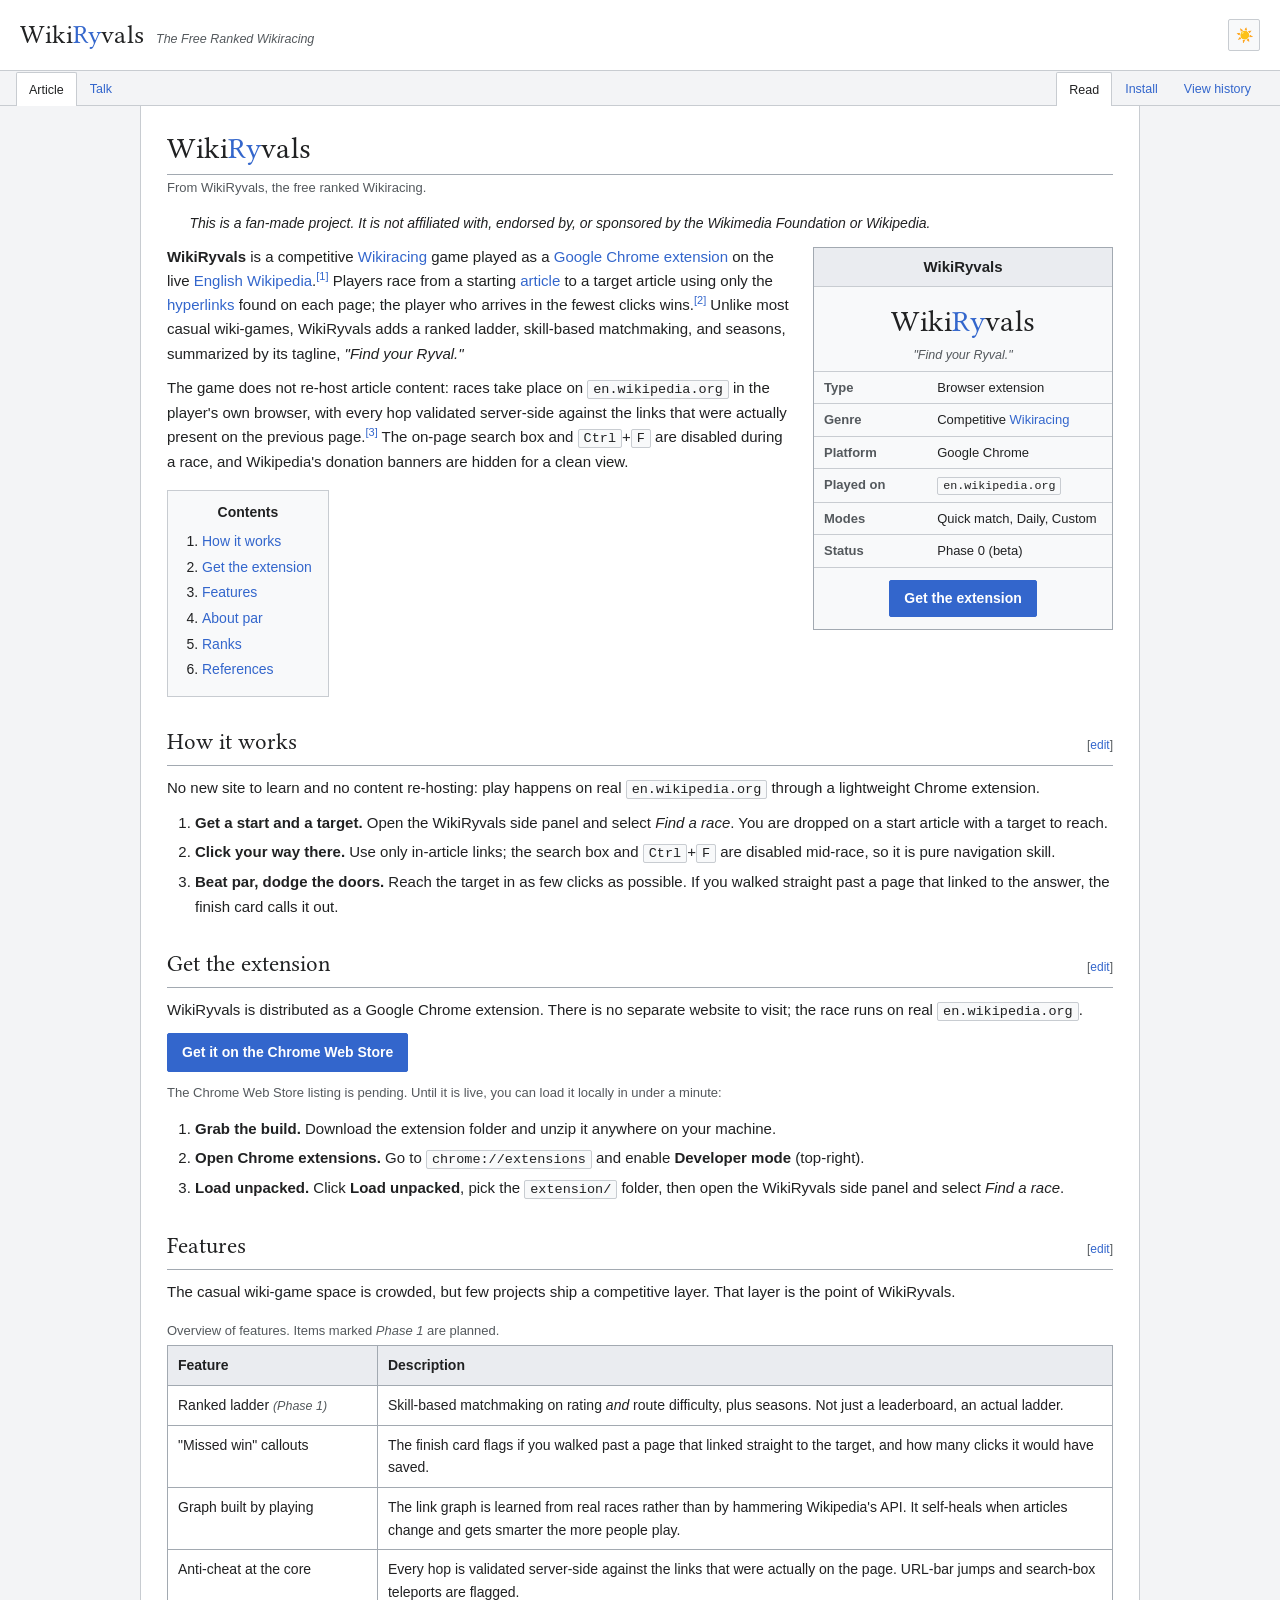
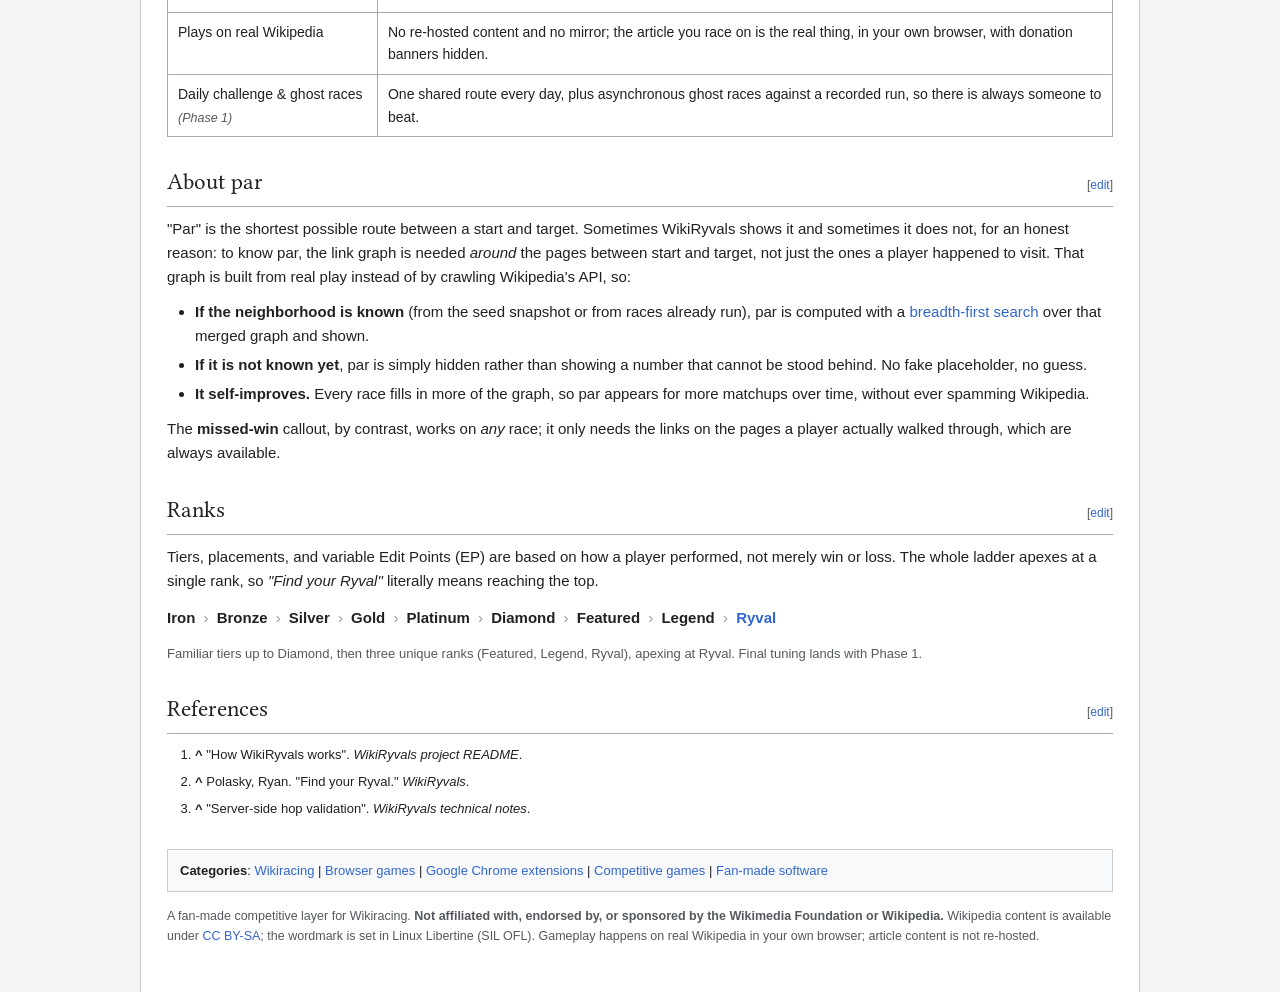
==== site/index.html @ 3ab2795d "init" ====
<!doctype html>
<html lang="en">
<head>
<meta charset="utf-8" />
<meta name="viewport" content="width=device-width, initial-scale=1" />
<title>WikiRyvals - the free ranked Wikiracing</title>
<meta name="description" content="WikiRyvals is a competitive Wikiracing game played as a Chrome extension on the live English Wikipedia. Race article to article using only links; fewest clicks wins." />
<meta name="robots" content="index, follow" />
<meta name="theme-color" content="#2a4bd0" />
<link rel="canonical" href="https://wikiryvals.com/" />
<link rel="icon" href="/favicon.svg" type="image/svg+xml" />
<link rel="icon" href="/wr-128.png" sizes="128x128" type="image/png" />
<link rel="apple-touch-icon" href="/wr-128.png" />

<!-- Open Graph (Facebook, Discord, Slack, iMessage, LinkedIn) -->
<meta property="og:type" content="website" />
<meta property="og:site_name" content="WikiRyvals" />
<meta property="og:title" content="WikiRyvals - the free ranked Wikiracing game" />
<meta property="og:description" content="Ranked, competitive Wikiracing on live Wikipedia. Race 1v1 or duos, climb the ladder, and find your Ryval. Free Chrome extension." />
<meta property="og:url" content="https://wikiryvals.com/" />
<meta property="og:image" content="https://wikiryvals.com/og.webp" />
<meta property="og:image:type" content="image/webp" />
<meta property="og:image:width" content="1200" />
<meta property="og:image:height" content="630" />
<meta property="og:image:alt" content="WikiRyvals - ranked Wikipedia racing" />

<!-- Twitter / X card -->
<meta name="twitter:card" content="summary_large_image" />
<meta name="twitter:title" content="WikiRyvals - the free ranked Wikiracing game" />
<meta name="twitter:description" content="Ranked, competitive Wikiracing on live Wikipedia. Race 1v1 or duos, climb the ladder, and find your Ryval. Free Chrome extension." />
<meta name="twitter:image" content="https://wikiryvals.com/og.webp" />

<!-- Structured data. Shares the canonical Person node (@id) with ryanpolasky.com
     so the entity lines up across sites; the game has a stable @id too. -->
<script type="application/ld+json">
{
  "@context": "https://schema.org",
  "@graph": [
    {
      "@type": "Person",
      "@id": "https://ryanpolasky.com/#person",
      "name": "Ryan Polasky",
      "url": "https://ryanpolasky.com/",
      "sameAs": [
        "https://www.linkedin.com/in/ryan-polasky/",
        "https://github.com/ryanpolasky"
      ]
    },
    {
      "@type": "WebSite",
      "@id": "https://wikiryvals.com/#website",
      "url": "https://wikiryvals.com/",
      "name": "WikiRyvals",
      "alternateName": "WikiRyvals - ranked Wikiracing",
      "description": "Ranked, competitive Wikiracing played as a Chrome extension on the live English Wikipedia.",
      "inLanguage": "en",
      "publisher": { "@id": "https://ryanpolasky.com/#person" },
      "author": { "@id": "https://ryanpolasky.com/#person" },
      "copyrightHolder": { "@id": "https://ryanpolasky.com/#person" }
    },
    {
      "@type": "VideoGame",
      "@id": "https://wikiryvals.com/#game",
      "name": "WikiRyvals",
      "alternateName": "WikiRyvals - ranked Wikiracing",
      "url": "https://wikiryvals.com/",
      "description": "Ranked, competitive Wikiracing played as a Chrome extension on the live English Wikipedia. Race article to article using only links - fewest clicks wins. Play 1v1 or 2v2, climb a skill-based ladder with seasons, and find your Ryval.",
      "image": "https://wikiryvals.com/og.webp",
      "genre": ["Trivia", "Puzzle", "Competitive"],
      "playMode": ["SinglePlayer", "MultiPlayer"],
      "gamePlatform": ["Web Browser", "Google Chrome"],
      "applicationCategory": "GameApplication",
      "operatingSystem": "Chrome",
      "inLanguage": "en",
      "isPartOf": { "@id": "https://wikiryvals.com/#website" },
      "creator": { "@id": "https://ryanpolasky.com/#person" },
      "author": { "@id": "https://ryanpolasky.com/#person" },
      "publisher": { "@id": "https://ryanpolasky.com/#person" },
      "offers": {
        "@type": "Offer",
        "price": "0",
        "priceCurrency": "USD",
        "availability": "https://schema.org/InStock"
      }
    }
  ]
}
</script>
<style>
  :root {
    /* Dark theme (Wikipedia-dark flavored) */
    --bg: #0c0e10; --content-bg: #15181c; --surface: #202428; --th-bg: #24282d;
    --text: #eaecf0; --muted: #a2a9b1; --soft: #c8ccd1;
    --link: #6699ff; --link-hover: #88b0ff; --visited: #b58cff; --red: #ff6e6e;
    --line: #3a4046; --heading-line: #54595d; --code-bg: #202428;
    --tab-bg: #181b1f;
  }
  body.light {
    /* Light theme (Wikipedia Vector flavored) */
    --bg: #f3f4f6; --content-bg: #ffffff; --surface: #f8f9fa; --th-bg: #eaecf0;
    --text: #202122; --muted: #54595d; --soft: #202122;
    --link: #3366cc; --link-hover: #2a4b8d; --visited: #795cb2; --red: #ba0000;
    --line: #c8ccd1; --heading-line: #a2a9b1; --code-bg: #f8f9fa;
    --tab-bg: #f8f9fa;
  }
  @font-face {
    font-family: "WikiRyvals Libertine";
    src: url("fonts/LinLibertine_R.woff2") format("woff2");
    font-weight: 400; font-style: normal; font-display: swap;
  }
  * { box-sizing: border-box; }
  html { scroll-behavior: smooth; }
  body {
    margin: 0; color: var(--text); background: var(--bg);
    font-family: -apple-system, "Segoe UI", Roboto, Helvetica, Arial, sans-serif;
    font-size: 15px; line-height: 1.62; -webkit-font-smoothing: antialiased;
  }
  a { color: var(--link); text-decoration: none; }
  a:hover { text-decoration: underline; color: var(--link-hover); }
  a:visited { color: var(--visited); }
  code {
    font-family: ui-monospace, "SFMono-Regular", Menlo, Consolas, monospace;
    background: var(--code-bg); border: 1px solid var(--line);
    border-radius: 2px; padding: 1px 5px; font-size: 90%;
  }

  /* Serif wordmark, like the Wikipedia logotype */
  .wordmark {
    font-family: "WikiRyvals Libertine", Georgia, "Times New Roman", serif;
    font-weight: 400; letter-spacing: .2px;
  }
  .ry { color: var(--link); }
  a:visited .ry { color: var(--link); }

  /* Top header bar */
  .topbar {
    display: flex; align-items: center; justify-content: space-between;
    gap: 16px; padding: 14px 20px; border-bottom: 1px solid var(--line);
    background: var(--content-bg);
  }
  .brand { display: flex; align-items: baseline; gap: 12px; min-width: 0; }
  .brand .mark { font-size: 26px; }
  .brand .sub { color: var(--muted); font-size: 12.5px; font-style: italic; }
  .theme-toggle {
    flex: 0 0 auto; width: 32px; height: 32px; padding: 0;
    display: inline-grid; place-items: center; font-size: 14px; line-height: 1;
    background: var(--surface); color: var(--text);
    border: 1px solid var(--line); border-radius: 2px; cursor: pointer;
  }
  .theme-toggle:hover { border-color: var(--muted); }

  /* Faux Vector tab row */
  .tabs {
    display: flex; justify-content: space-between; flex-wrap: wrap; gap: 4px;
    padding: 0 16px; border-bottom: 1px solid var(--line); background: var(--bg);
    font-size: 12.5px;
  }
  .tabs .grp { display: flex; }
  .tabs .tab {
    padding: 7px 12px 6px; color: var(--link); border: 1px solid transparent;
    border-bottom: none; cursor: default;
  }
  .tabs .tab.active {
    color: var(--text); background: var(--content-bg);
    border-color: var(--line); border-radius: 2px 2px 0 0;
    position: relative; top: 1px;
  }

  /* Article body */
  .content {
    max-width: 1000px; margin: 0 auto; padding: 18px 26px 40px;
    background: var(--content-bg); border-left: 1px solid var(--line);
    border-right: 1px solid var(--line); min-height: 60vh;
  }
  h1.title {
    font-family: "WikiRyvals Libertine", Georgia, serif; font-weight: 400;
    font-size: 30px; line-height: 1.25; margin: 6px 0 2px;
    border-bottom: 1px solid var(--heading-line); padding-bottom: 6px;
  }
  .siteSub { color: var(--muted); font-size: 13px; margin: 0 0 14px; }
  .hatnote {
    font-style: italic; color: var(--soft); font-size: 14px;
    margin: 0 0 6px; padding-left: 1.6em;
  }
  h2 {
    font-family: "WikiRyvals Libertine", Georgia, serif; font-weight: 400;
    font-size: 23px; margin: 26px 0 8px;
    border-bottom: 1px solid var(--heading-line); padding-bottom: 5px;
    display: flex; align-items: baseline; justify-content: space-between; gap: 10px;
  }
  h2 .editsection { font-family: -apple-system, sans-serif; font-size: 12px; font-weight: 400; color: var(--muted); white-space: nowrap; }
  h3 { font-family: "WikiRyvals Libertine", Georgia, serif; font-weight: 400; font-size: 18px; margin: 18px 0 4px; }
  p { margin: 10px 0; }
  .content ul, .content ol { margin: 10px 0; padding-left: 28px; }
  .content li { margin: 5px 0; }
  sup.ref { font-size: 11px; line-height: 1; }
  sup.ref a { text-decoration: none; }
  b, strong { font-weight: 700; }

  /* Infobox */
  .infobox {
    float: right; width: 300px; margin: 6px 0 16px 22px;
    border: 1px solid var(--heading-line); background: var(--surface);
    font-size: 13px; line-height: 1.5;
  }
  .infobox .ib-title {
    text-align: center; font-weight: 700; font-size: 15px;
    padding: 8px 10px; background: var(--th-bg); border-bottom: 1px solid var(--line);
  }
  .infobox .ib-cap { text-align: center; padding: 12px 10px 6px; }
  .infobox .ib-cap .mark { font-size: 30px; }
  .infobox .ib-cap .tag { display: block; color: var(--muted); font-style: italic; font-size: 12.5px; margin-top: 2px; }
  .infobox table { width: 100%; border-collapse: collapse; }
  .infobox th, .infobox td { text-align: left; vertical-align: top; padding: 6px 10px; border-top: 1px solid var(--line); }
  .infobox th { width: 38%; color: var(--muted); font-weight: 700; }
  .infobox .ib-cta { padding: 12px 10px; text-align: center; border-top: 1px solid var(--line); }

  /* OOUI-ish progressive button (squared, no pills) */
  .btn {
    display: inline-block; padding: 7px 14px; border-radius: 2px;
    font-weight: 700; font-size: 14px; cursor: pointer;
    background: var(--link); color: #fff; border: 1px solid var(--link);
  }
  .btn:hover { text-decoration: none; color: #fff; filter: brightness(1.06); }
  .btn:visited { color: #fff; }
  .btn.secondary { background: transparent; color: var(--link); }

  /* Contents (TOC) box */
  .toc {
    display: table; margin: 16px 0; padding: 10px 16px 12px;
    border: 1px solid var(--line); background: var(--surface); font-size: 14px;
  }
  .toc .toc-title { font-weight: 700; text-align: center; margin-bottom: 6px; }
  .toc ol { margin: 0; padding-left: 18px; }
  .toc li { margin: 3px 0; }

  /* wikitable */
  table.wikitable { border-collapse: collapse; margin: 12px 0; width: 100%; font-size: 14px; }
  table.wikitable th, table.wikitable td { border: 1px solid var(--heading-line); padding: 8px 10px; text-align: left; vertical-align: top; }
  table.wikitable th { background: var(--th-bg); font-weight: 700; }
  table.wikitable caption { text-align: left; color: var(--muted); font-size: 13px; padding: 4px 0; }
  .soon { color: var(--muted); font-style: italic; font-size: 12.5px; }

  /* Steps as plain ordered list lead-ins */
  .lead-in { font-weight: 700; }

  /* Ranks ladder */
  .ladder { font-weight: 700; line-height: 2; }
  .ladder .sep { color: var(--muted); font-weight: 400; opacity: .6; margin: 0 4px; }
  .ladder .top { color: var(--link); }

  /* References */
  .references { font-size: 13px; color: var(--soft); }
  .references li { margin: 6px 0; }

  /* Categories footer */
  .catlinks {
    margin-top: 30px; padding: 10px 12px; border: 1px solid var(--line);
    background: var(--surface); font-size: 13px;
  }
  .catlinks .label { font-weight: 700; }
  .disclaimer { color: var(--muted); font-size: 12.5px; margin-top: 14px; }

  @media (max-width: 760px) {
    .infobox { float: none; width: auto; margin: 6px 0 16px; }
    .content { padding: 16px 16px 32px; }
    .brand .sub { display: none; }
  }
</style>
</head>
<body>

<header class="topbar">
  <div class="brand">
    <span class="wordmark mark">Wiki<span class="ry">Ry</span>vals</span>
    <span class="sub">The Free Ranked Wikiracing</span>
  </div>
  <button class="theme-toggle" id="theme-toggle" title="Toggle light / dark" aria-label="Toggle theme">🌙</button>
</header>

<nav class="tabs">
  <div class="grp">
    <span class="tab active">Article</span>
    <span class="tab">Talk</span>
  </div>
  <div class="grp">
    <span class="tab active">Read</span>
    <span class="tab">Install</span>
    <span class="tab">View history</span>
  </div>
</nav>

<main class="content">
  <h1 class="title wordmark">Wiki<span class="ry">Ry</span>vals</h1>
  <p class="siteSub">From WikiRyvals, the free ranked Wikiracing.</p>

  <p class="hatnote">This is a fan-made project. It is not affiliated with, endorsed by, or sponsored by the Wikimedia Foundation or Wikipedia.</p>

  <aside class="infobox">
    <div class="ib-title">WikiRyvals</div>
    <div class="ib-cap">
      <span class="wordmark mark">Wiki<span class="ry">Ry</span>vals</span>
      <span class="tag">"Find your Ryval."</span>
    </div>
    <table>
      <tr><th>Type</th><td>Browser extension</td></tr>
      <tr><th>Genre</th><td>Competitive <a href="#">Wikiracing</a></td></tr>
      <tr><th>Platform</th><td>Google Chrome</td></tr>
      <tr><th>Played on</th><td><code>en.wikipedia.org</code></td></tr>
      <tr><th>Modes</th><td>Quick match, Daily, Custom</td></tr>
      <tr><th>Status</th><td>Phase 0 (beta)</td></tr>
    </table>
    <div class="ib-cta">
      <a class="btn" href="https://chrome.google.com/webstore" target="_blank" rel="noopener">Get the extension</a>
    </div>
  </aside>

  <p><b>WikiRyvals</b> is a competitive <a href="#">Wikiracing</a> game played as a <a href="#install">Google Chrome extension</a> on the live <a href="https://en.wikipedia.org/" target="_blank" rel="noopener">English Wikipedia</a>.<sup class="ref"><a href="#cite-1">[1]</a></sup> Players race from a starting <a href="#">article</a> to a target article using only the <a href="#">hyperlinks</a> found on each page; the player who arrives in the fewest clicks wins.<sup class="ref"><a href="#cite-2">[2]</a></sup> Unlike most casual wiki-games, WikiRyvals adds a ranked ladder, skill-based matchmaking, and seasons, summarized by its tagline, <i>"Find your Ryval."</i></p>

  <p>The game does not re-host article content: races take place on <code>en.wikipedia.org</code> in the player's own browser, with every hop validated server-side against the links that were actually present on the previous page.<sup class="ref"><a href="#cite-3">[3]</a></sup> The on-page search box and <code>Ctrl</code>+<code>F</code> are disabled during a race, and Wikipedia's donation banners are hidden for a clean view.</p>

  <div class="toc" role="navigation" aria-label="Contents">
    <div class="toc-title">Contents</div>
    <ol>
      <li><a href="#how">How it works</a></li>
      <li><a href="#install">Get the extension</a></li>
      <li><a href="#features">Features</a></li>
      <li><a href="#par">About par</a></li>
      <li><a href="#ranks">Ranks</a></li>
      <li><a href="#references">References</a></li>
    </ol>
  </div>

  <h2 id="how">How it works <span class="editsection">[<a href="#how">edit</a>]</span></h2>
  <p>No new site to learn and no content re-hosting: play happens on real <code>en.wikipedia.org</code> through a lightweight Chrome extension.</p>
  <ol>
    <li><span class="lead-in">Get a start and a target.</span> Open the WikiRyvals side panel and select <i>Find a race</i>. You are dropped on a start article with a target to reach.</li>
    <li><span class="lead-in">Click your way there.</span> Use only in-article links; the search box and <code>Ctrl</code>+<code>F</code> are disabled mid-race, so it is pure navigation skill.</li>
    <li><span class="lead-in">Beat par, dodge the doors.</span> Reach the target in as few clicks as possible. If you walked straight past a page that linked to the answer, the finish card calls it out.</li>
  </ol>

  <h2 id="install">Get the extension <span class="editsection">[<a href="#install">edit</a>]</span></h2>
  <p>WikiRyvals is distributed as a Google Chrome extension. There is no separate website to visit; the race runs on real <code>en.wikipedia.org</code>.</p>
  <p><a class="btn" href="https://chrome.google.com/webstore" target="_blank" rel="noopener">Get it on the Chrome Web Store</a></p>
  <p class="siteSub">The Chrome Web Store listing is pending. Until it is live, you can load it locally in under a minute:</p>
  <ol>
    <li><span class="lead-in">Grab the build.</span> Download the extension folder and unzip it anywhere on your machine.</li>
    <li><span class="lead-in">Open Chrome extensions.</span> Go to <code>chrome://extensions</code> and enable <b>Developer mode</b> (top-right).</li>
    <li><span class="lead-in">Load unpacked.</span> Click <b>Load unpacked</b>, pick the <code>extension/</code> folder, then open the WikiRyvals side panel and select <i>Find a race</i>.</li>
  </ol>

  <h2 id="features">Features <span class="editsection">[<a href="#features">edit</a>]</span></h2>
  <p>The casual wiki-game space is crowded, but few projects ship a competitive layer. That layer is the point of WikiRyvals.</p>
  <table class="wikitable">
    <caption>Overview of features. Items marked <i>Phase 1</i> are planned.</caption>
    <tr><th>Feature</th><th>Description</th></tr>
    <tr><td>Ranked ladder <span class="soon">(Phase 1)</span></td><td>Skill-based matchmaking on rating <i>and</i> route difficulty, plus seasons. Not just a leaderboard, an actual ladder.</td></tr>
    <tr><td>"Missed win" callouts</td><td>The finish card flags if you walked past a page that linked straight to the target, and how many clicks it would have saved.</td></tr>
    <tr><td>Graph built by playing</td><td>The link graph is learned from real races rather than by hammering Wikipedia's API. It self-heals when articles change and gets smarter the more people play.</td></tr>
    <tr><td>Anti-cheat at the core</td><td>Every hop is validated server-side against the links that were actually on the page. URL-bar jumps and search-box teleports are flagged.</td></tr>
    <tr><td>Plays on real Wikipedia</td><td>No re-hosted content and no mirror; the article you race on is the real thing, in your own browser, with donation banners hidden.</td></tr>
    <tr><td>Daily challenge &amp; ghost races <span class="soon">(Phase 1)</span></td><td>One shared route every day, plus asynchronous ghost races against a recorded run, so there is always someone to beat.</td></tr>
  </table>

  <h2 id="par">About par <span class="editsection">[<a href="#par">edit</a>]</span></h2>
  <p>"Par" is the shortest possible route between a start and target. Sometimes WikiRyvals shows it and sometimes it does not, for an honest reason: to know par, the link graph is needed <i>around</i> the pages between start and target, not just the ones a player happened to visit. That graph is built from real play instead of by crawling Wikipedia's API, so:</p>
  <ul>
    <li><b>If the neighborhood is known</b> (from the seed snapshot or from races already run), par is computed with a <a href="#">breadth-first search</a> over that merged graph and shown.</li>
    <li><b>If it is not known yet</b>, par is simply hidden rather than showing a number that cannot be stood behind. No fake placeholder, no guess.</li>
    <li><b>It self-improves.</b> Every race fills in more of the graph, so par appears for more matchups over time, without ever spamming Wikipedia.</li>
  </ul>
  <p>The <b>missed-win</b> callout, by contrast, works on <i>any</i> race; it only needs the links on the pages a player actually walked through, which are always available.</p>

  <h2 id="ranks">Ranks <span class="editsection">[<a href="#ranks">edit</a>]</span></h2>
  <p>Tiers, placements, and variable Edit Points (EP) are based on how a player performed, not merely win or loss. The whole ladder apexes at a single rank, so <i>"Find your Ryval"</i> literally means reaching the top.</p>
  <p class="ladder">
    Iron <span class="sep">&rsaquo;</span> Bronze <span class="sep">&rsaquo;</span> Silver <span class="sep">&rsaquo;</span> Gold <span class="sep">&rsaquo;</span> Platinum <span class="sep">&rsaquo;</span> Diamond <span class="sep">&rsaquo;</span> Featured <span class="sep">&rsaquo;</span> Legend <span class="sep">&rsaquo;</span> <span class="top">Ryval</span>
  </p>
  <p class="siteSub">Familiar tiers up to Diamond, then three unique ranks (Featured, Legend, Ryval), apexing at Ryval. Final tuning lands with Phase 1.</p>

  <h2 id="references">References <span class="editsection">[<a href="#references">edit</a>]</span></h2>
  <ol class="references">
    <li id="cite-1"><b>^</b> "How WikiRyvals works". <i>WikiRyvals project README</i>.</li>
    <li id="cite-2"><b>^</b> Polasky, Ryan. "Find your Ryval." <i>WikiRyvals</i>.</li>
    <li id="cite-3"><b>^</b> "Server-side hop validation". <i>WikiRyvals technical notes</i>.</li>
  </ol>

  <div class="catlinks">
    <span class="label">Categories</span>: <a href="#">Wikiracing</a> | <a href="#">Browser games</a> | <a href="#">Google Chrome extensions</a> | <a href="#">Competitive games</a> | <a href="#">Fan-made software</a>
  </div>

  <p class="disclaimer">A fan-made competitive layer for Wikiracing. <b>Not affiliated with, endorsed by, or sponsored by the Wikimedia Foundation or Wikipedia.</b> Wikipedia content is available under <a href="https://creativecommons.org/licenses/by-sa/4.0/">CC BY-SA</a>; the wordmark is set in Linux Libertine (SIL OFL). Gameplay happens on real Wikipedia in your own browser; article content is not re-hosted.</p>
</main>

<script>
  // Light/dark theme: persisted in localStorage; defaults to OS preference.
  (function () {
    var KEY = "wikiryvals-theme";
    var btn = document.getElementById("theme-toggle");
    function sys() {
      return window.matchMedia &&
        window.matchMedia("(prefers-color-scheme: dark)").matches ? "dark" : "light";
    }
    function apply(theme) {
      var light = theme === "light";
      document.body.classList.toggle("light", light);
      if (btn) btn.textContent = light ? "☀️" : "🌙";
    }
    apply(localStorage.getItem(KEY) || sys());
    if (btn) btn.addEventListener("click", function () {
      var next = document.body.classList.contains("light") ? "dark" : "light";
      localStorage.setItem(KEY, next);
      apply(next);
    });
  })();
</script>
</body>
</html>
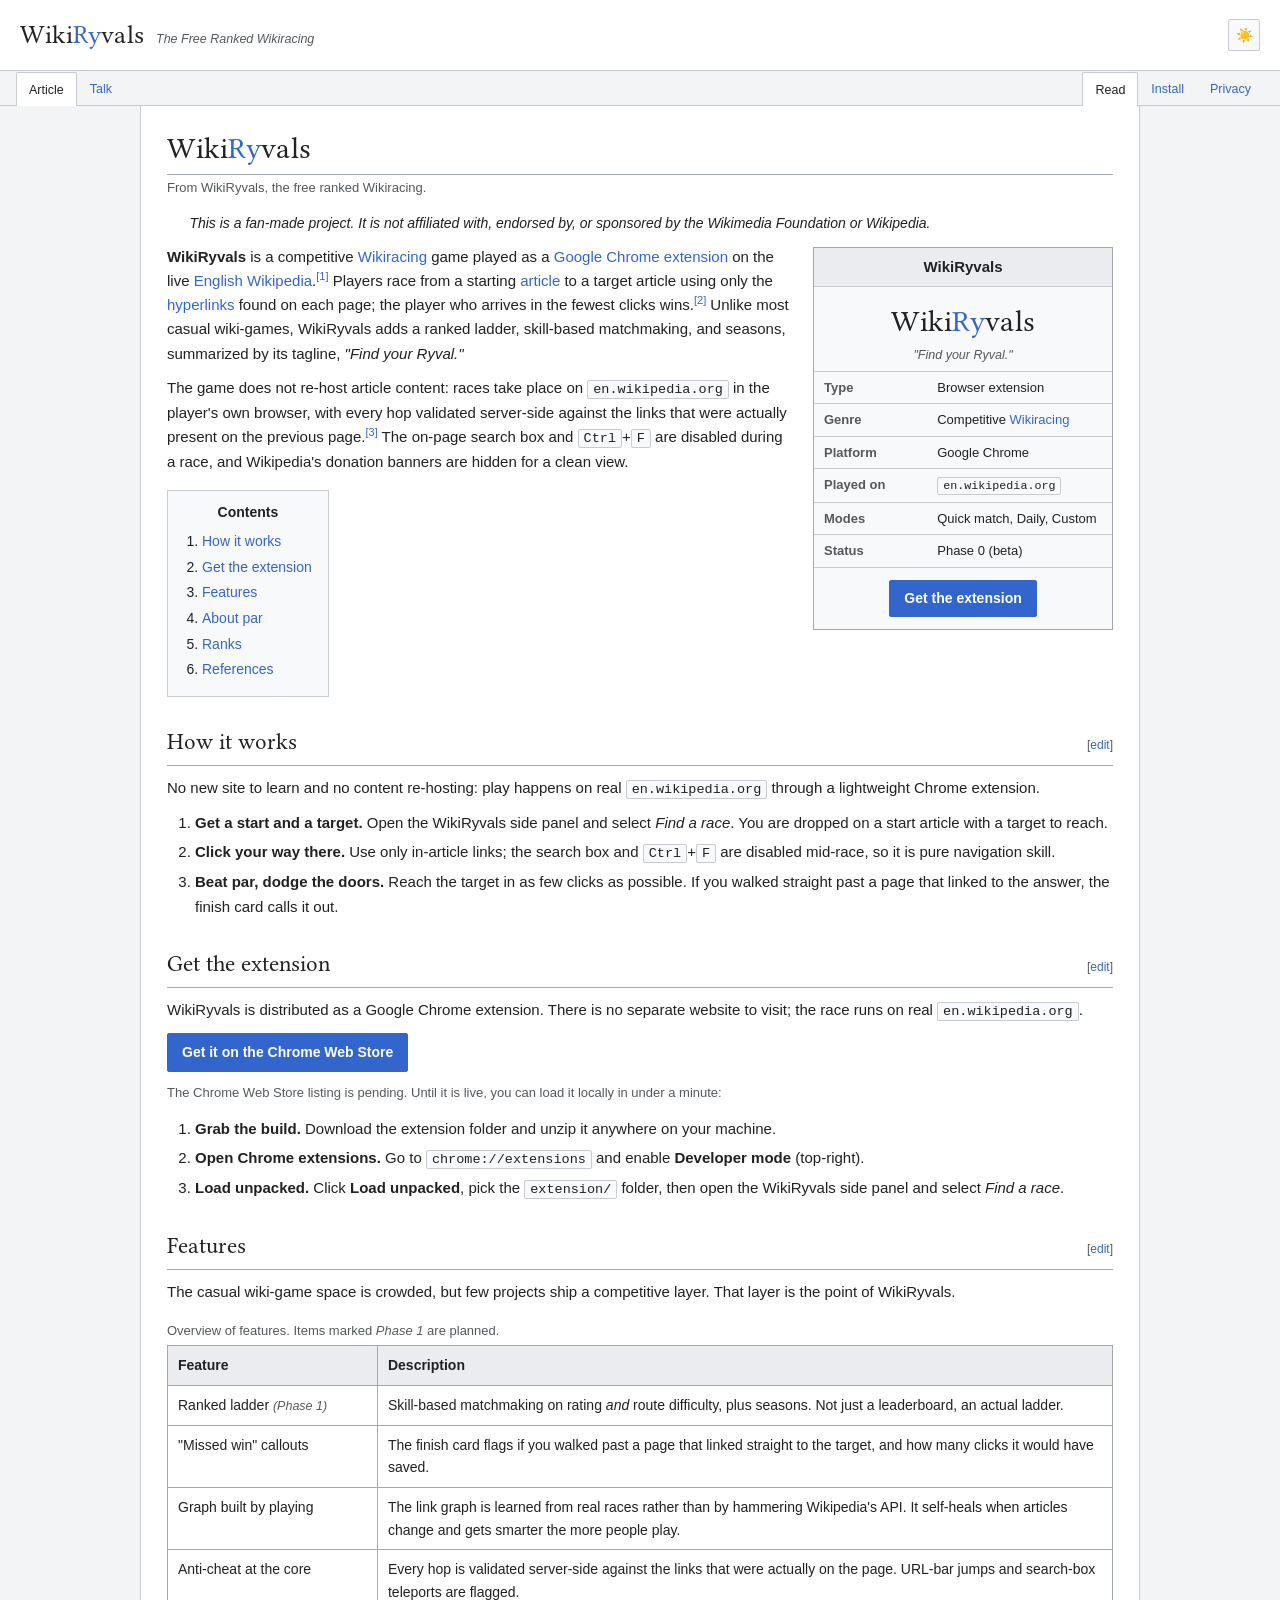
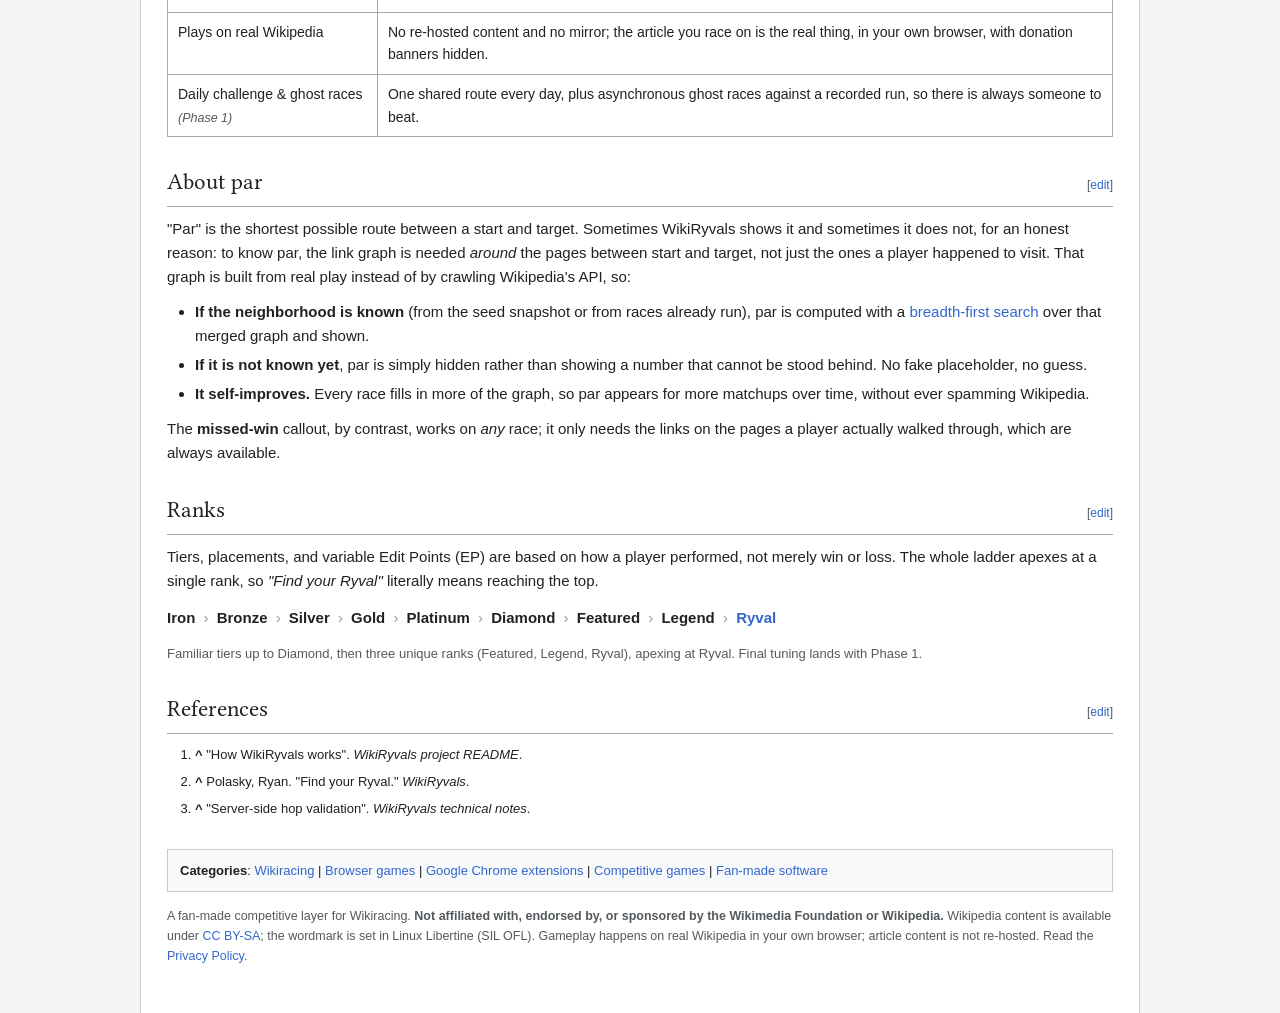
==== commit 300c19d5: "Add privacy page + minor SEO" ====
--- a/site/index.html
+++ b/site/index.html
@@ -140,6 +140,8 @@
   }
   .brand { display: flex; align-items: baseline; gap: 12px; min-width: 0; }
   .brand .mark { font-size: 26px; }
+  .brand a.mark { color: var(--text); }
+  .brand a.mark:hover { text-decoration: none; }
   .brand .sub { color: var(--muted); font-size: 12.5px; font-style: italic; }
   .theme-toggle {
     flex: 0 0 auto; width: 32px; height: 32px; padding: 0;
@@ -160,6 +162,7 @@
     padding: 7px 12px 6px; color: var(--link); border: 1px solid transparent;
     border-bottom: none; cursor: default;
   }
+  .tabs a.tab { cursor: pointer; }
   .tabs .tab.active {
     color: var(--text); background: var(--content-bg);
     border-color: var(--line); border-radius: 2px 2px 0 0;
@@ -272,7 +275,7 @@
 
 <header class="topbar">
   <div class="brand">
-    <span class="wordmark mark">Wiki<span class="ry">Ry</span>vals</span>
+    <a class="wordmark mark" href="/">Wiki<span class="ry">Ry</span>vals</a>
     <span class="sub">The Free Ranked Wikiracing</span>
   </div>
   <button class="theme-toggle" id="theme-toggle" title="Toggle light / dark" aria-label="Toggle theme">🌙</button>
@@ -285,8 +288,8 @@
   </div>
   <div class="grp">
     <span class="tab active">Read</span>
-    <span class="tab">Install</span>
-    <span class="tab">View history</span>
+    <a class="tab" href="#install">Install</a>
+    <a class="tab" href="/privacy.html">Privacy</a>
   </div>
 </nav>
 
@@ -389,7 +392,7 @@
     <span class="label">Categories</span>: <a href="#">Wikiracing</a> | <a href="#">Browser games</a> | <a href="#">Google Chrome extensions</a> | <a href="#">Competitive games</a> | <a href="#">Fan-made software</a>
   </div>
 
-  <p class="disclaimer">A fan-made competitive layer for Wikiracing. <b>Not affiliated with, endorsed by, or sponsored by the Wikimedia Foundation or Wikipedia.</b> Wikipedia content is available under <a href="https://creativecommons.org/licenses/by-sa/4.0/">CC BY-SA</a>; the wordmark is set in Linux Libertine (SIL OFL). Gameplay happens on real Wikipedia in your own browser; article content is not re-hosted.</p>
+  <p class="disclaimer">A fan-made competitive layer for Wikiracing. <b>Not affiliated with, endorsed by, or sponsored by the Wikimedia Foundation or Wikipedia.</b> Wikipedia content is available under <a href="https://creativecommons.org/licenses/by-sa/4.0/">CC BY-SA</a>; the wordmark is set in Linux Libertine (SIL OFL). Gameplay happens on real Wikipedia in your own browser; article content is not re-hosted. Read the <a href="/privacy.html">Privacy Policy</a>.</p>
 </main>
 
 <script>
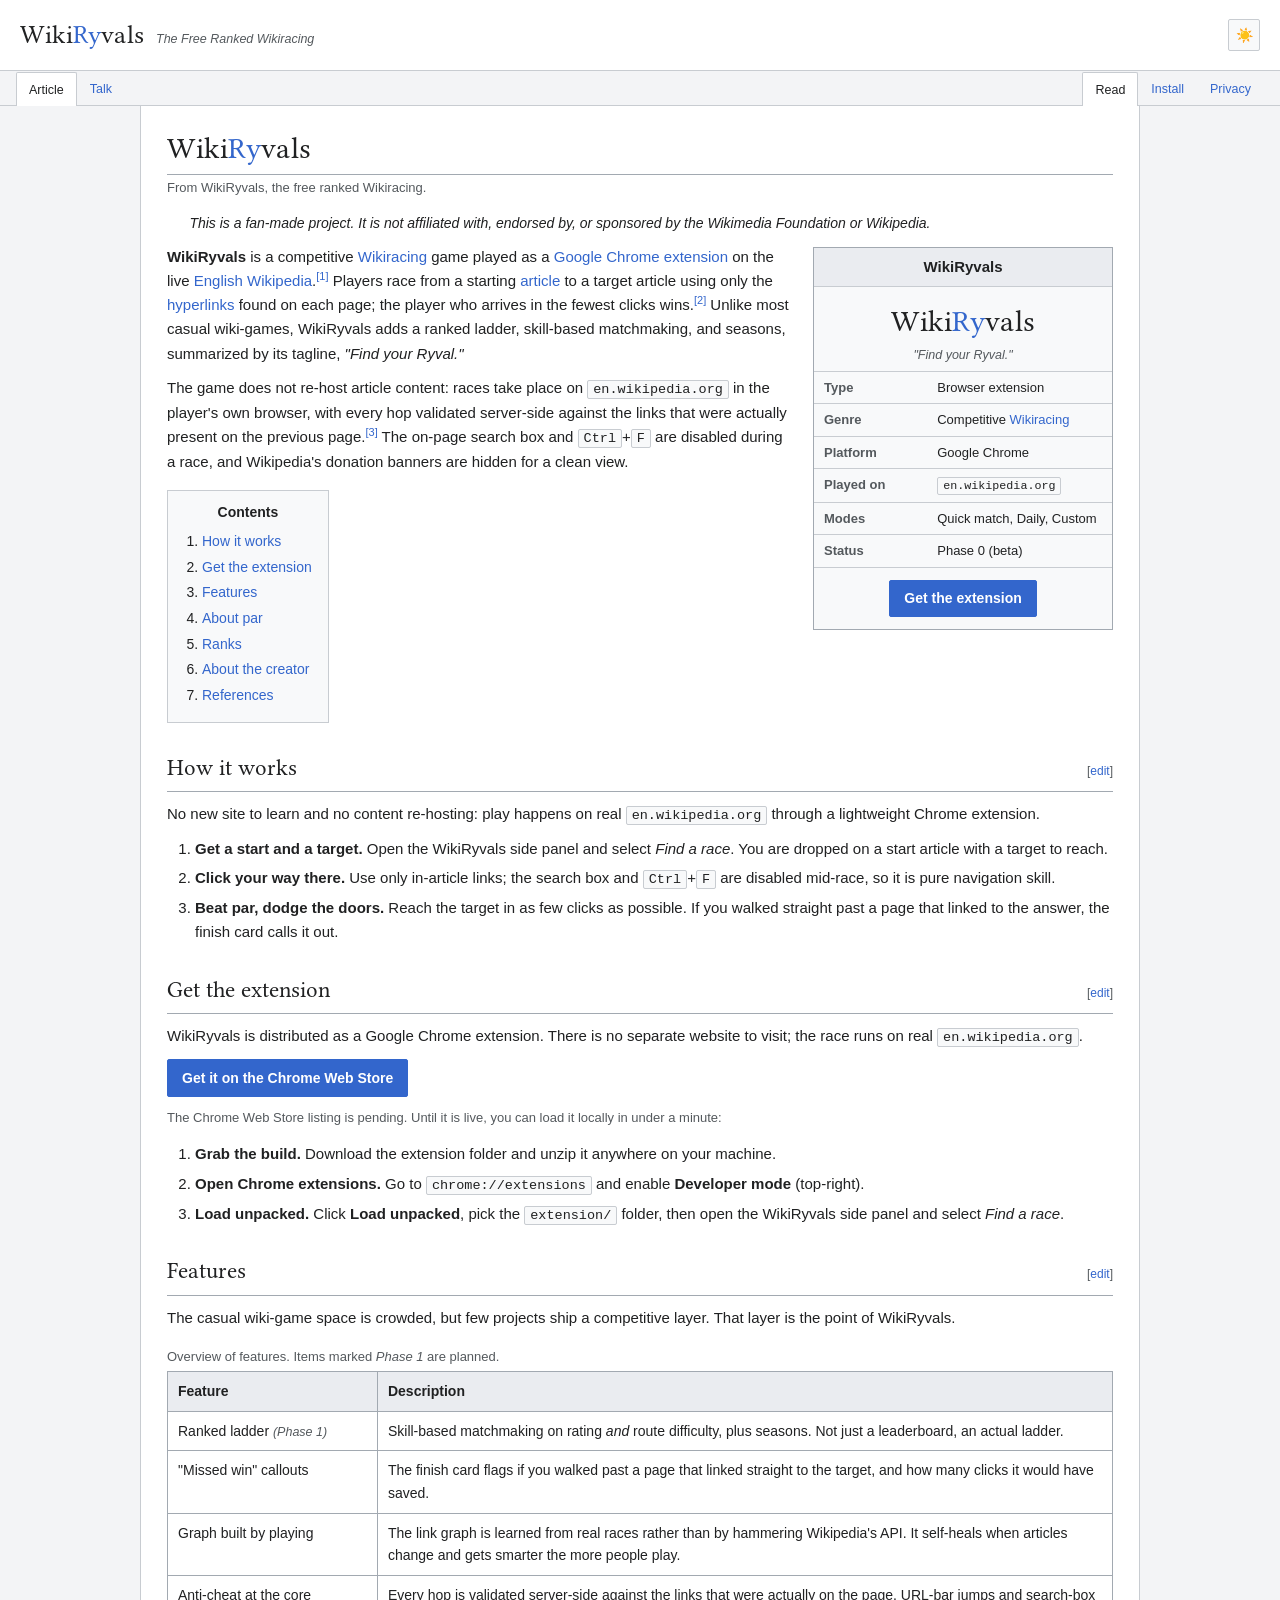
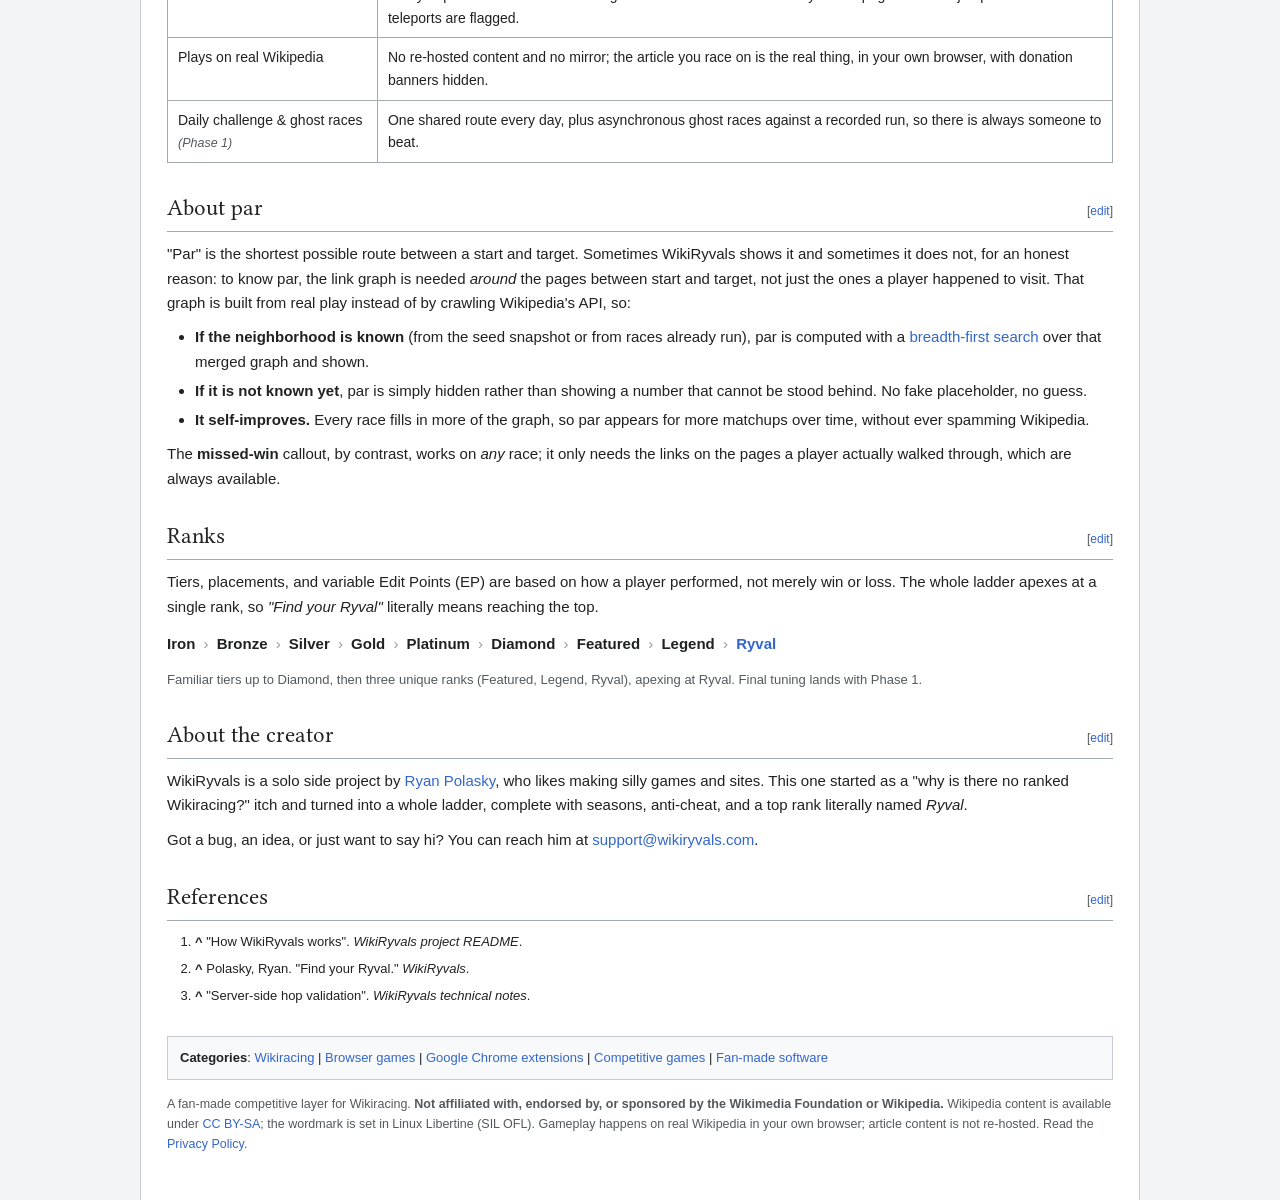
==== commit aa9b26c9: "Polish before beta testing!" ====
--- a/site/index.html
+++ b/site/index.html
@@ -284,7 +284,7 @@
 <nav class="tabs">
   <div class="grp">
     <span class="tab active">Article</span>
-    <span class="tab">Talk</span>
+    <a class="tab" href="#creator">Talk</a>
   </div>
   <div class="grp">
     <span class="tab active">Read</span>
@@ -330,6 +330,7 @@
       <li><a href="#features">Features</a></li>
       <li><a href="#par">About par</a></li>
       <li><a href="#ranks">Ranks</a></li>
+      <li><a href="#creator">About the creator</a></li>
       <li><a href="#references">References</a></li>
     </ol>
   </div>
@@ -380,6 +381,10 @@
     Iron <span class="sep">&rsaquo;</span> Bronze <span class="sep">&rsaquo;</span> Silver <span class="sep">&rsaquo;</span> Gold <span class="sep">&rsaquo;</span> Platinum <span class="sep">&rsaquo;</span> Diamond <span class="sep">&rsaquo;</span> Featured <span class="sep">&rsaquo;</span> Legend <span class="sep">&rsaquo;</span> <span class="top">Ryval</span>
   </p>
   <p class="siteSub">Familiar tiers up to Diamond, then three unique ranks (Featured, Legend, Ryval), apexing at Ryval. Final tuning lands with Phase 1.</p>
+
+  <h2 id="creator">About the creator <span class="editsection">[<a href="#creator">edit</a>]</span></h2>
+  <p>WikiRyvals is a solo side project by <a href="https://ryanpolasky.com" target="_blank" rel="noopener">Ryan Polasky</a>, who likes making silly games and sites. This one started as a "why is there no ranked Wikiracing?" itch and turned into a whole ladder, complete with seasons, anti-cheat, and a top rank literally named <i>Ryval</i>.</p>
+  <p>Got a bug, an idea, or just want to say hi? You can reach him at <a href="mailto:support@wikiryvals.com">support@wikiryvals.com</a>.</p>
 
   <h2 id="references">References <span class="editsection">[<a href="#references">edit</a>]</span></h2>
   <ol class="references">
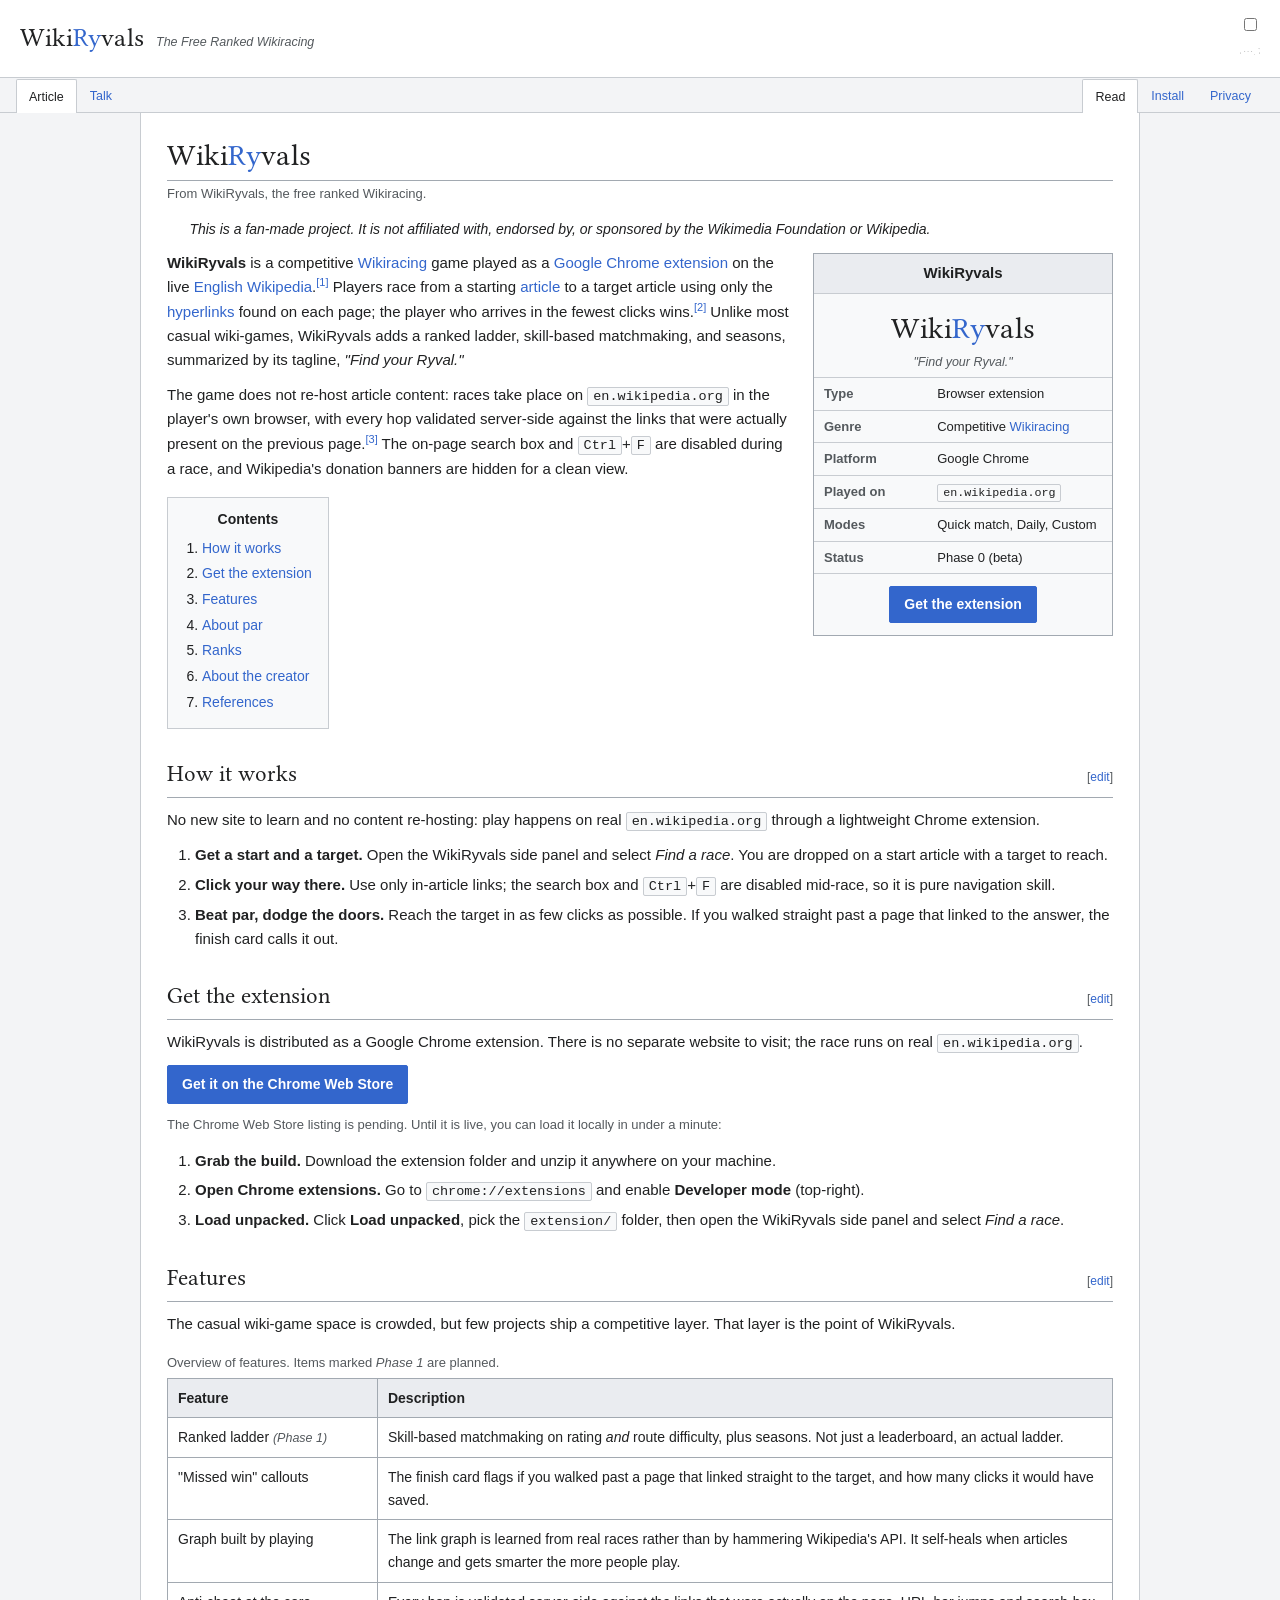
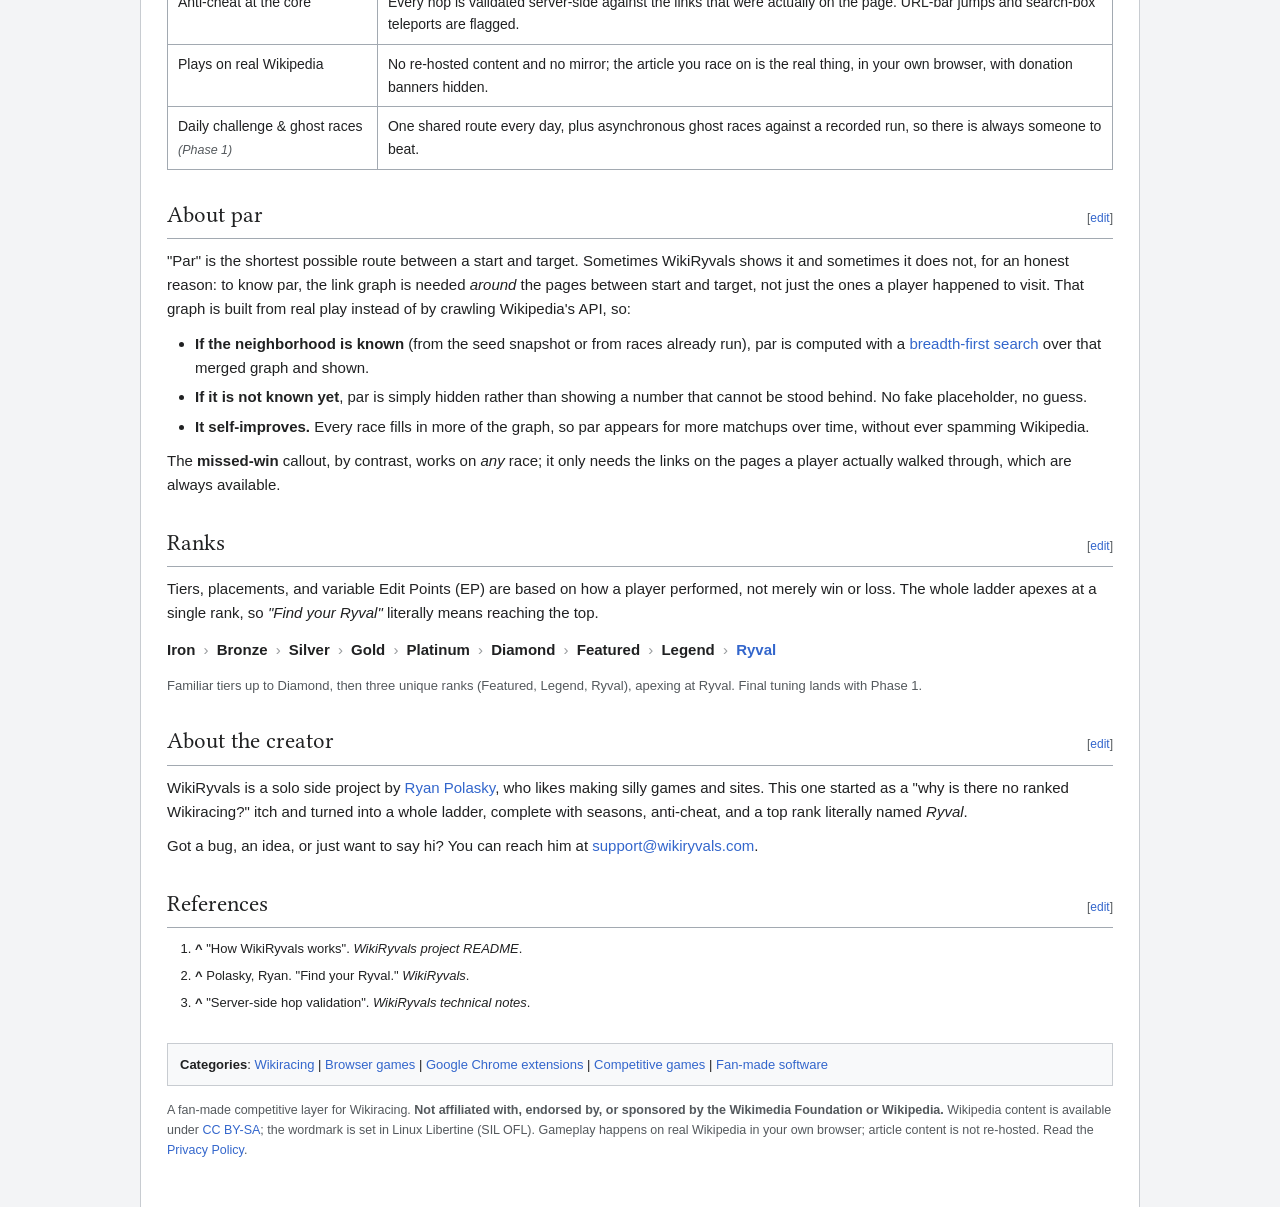
==== commit 0a385939: "Polish + admin needs" ====
--- a/site/index.html
+++ b/site/index.html
@@ -8,9 +8,10 @@
 <meta name="robots" content="index, follow" />
 <meta name="theme-color" content="#2a4bd0" />
 <link rel="canonical" href="https://wikiryvals.com/" />
-<link rel="icon" href="/favicon.svg" type="image/svg+xml" />
+<link rel="icon" href="/wr-logo.svg" type="image/svg+xml" />
 <link rel="icon" href="/wr-128.png" sizes="128x128" type="image/png" />
 <link rel="apple-touch-icon" href="/wr-128.png" />
+<link rel="stylesheet" href="/theme-switch.css" />
 
 <!-- Open Graph (Facebook, Discord, Slack, iMessage, LinkedIn) -->
 <meta property="og:type" content="website" />
@@ -143,13 +144,8 @@
   .brand a.mark { color: var(--text); }
   .brand a.mark:hover { text-decoration: none; }
   .brand .sub { color: var(--muted); font-size: 12.5px; font-style: italic; }
-  .theme-toggle {
-    flex: 0 0 auto; width: 32px; height: 32px; padding: 0;
-    display: inline-grid; place-items: center; font-size: 14px; line-height: 1;
-    background: var(--surface); color: var(--text);
-    border: 1px solid var(--line); border-radius: 2px; cursor: pointer;
-  }
-  .theme-toggle:hover { border-color: var(--muted); }
+  /* Sketchy day/night switch (component styles in /theme-switch.css). */
+  .topbar .theme-switch { flex: 0 0 auto; }
 
   /* Faux Vector tab row */
   .tabs {
@@ -273,12 +269,57 @@
 </head>
 <body>
 
+<svg class="rwr-sketchy-defs" aria-hidden="true" style="position:absolute;width:0;height:0;overflow:hidden">
+  <defs>
+    <filter id="rwr-sketchy" x="-10%" y="-10%" width="120%" height="120%">
+      <feTurbulence type="turbulence" baseFrequency="0.035 0.042" numOctaves="4" result="noise" seed="42"></feTurbulence>
+      <feDisplacementMap in="SourceGraphic" in2="noise" scale="4.5" xChannelSelector="R" yChannelSelector="G"></feDisplacementMap>
+    </filter>
+    <filter id="rwr-sketchy-sm" x="-18%" y="-18%" width="136%" height="136%">
+      <feTurbulence type="turbulence" baseFrequency="0.06" numOctaves="3" result="noise" seed="7"></feTurbulence>
+      <feDisplacementMap in="SourceGraphic" in2="noise" scale="2.5" xChannelSelector="R" yChannelSelector="G"></feDisplacementMap>
+    </filter>
+  </defs>
+</svg>
+
 <header class="topbar">
   <div class="brand">
     <a class="wordmark mark" href="/">Wiki<span class="ry">Ry</span>vals</a>
     <span class="sub">The Free Ranked Wikiracing</span>
   </div>
-  <button class="theme-toggle" id="theme-toggle" title="Toggle light / dark" aria-label="Toggle theme">🌙</button>
+  <label class="theme-switch" id="theme-switch" title="Toggle light / dark">
+    <input class="theme-switch__checkbox" id="theme-toggle" type="checkbox" aria-label="Toggle theme" />
+    <div class="theme-switch__container">
+      <div class="theme-switch__clouds"></div>
+      <div class="theme-switch__stars-container">
+        <svg fill="none" viewBox="0 0 144 55" xmlns="http://www.w3.org/2000/svg"><path fill="currentColor" d="M135.831 3.00688C135.055 3.85027 134.111 4.29946 133 4.35447C134.111 4.40947 135.055 4.85867 135.831 5.71123C136.607 6.55462 136.996 7.56303 136.996 8.72727C136.996 7.95722 137.172 7.25134 137.525 6.59129C137.886 5.93124 138.372 5.39954 138.98 5.00535C139.598 4.60199 140.268 4.39114 141 4.35447C139.88 4.2903 138.936 3.85027 138.16 3.00688C137.384 2.16348 136.996 1.16425 136.996 0C136.996 1.16425 136.607 2.16348 135.831 3.00688ZM31 23.3545C32.1114 23.2995 33.0551 22.8503 33.8313 22.0069C34.6075 21.1635 34.9956 20.1642 34.9956 19C34.9956 20.1642 35.3837 21.1635 36.1599 22.0069C36.9361 22.8503 37.8798 23.2903 39 23.3545C38.2679 23.3911 37.5976 23.602 36.9802 24.0053C36.3716 24.3995 35.8864 24.9312 35.5248 25.5913C35.172 26.2513 34.9956 26.9572 34.9956 27.7273C34.9956 26.563 34.6075 25.5546 33.8313 24.7112C33.0551 23.8587 32.1114 23.4095 31 23.3545ZM0 36.3545C1.11136 36.2995 2.05513 35.8503 2.83131 35.0069C3.6075 34.1635 3.99559 33.1642 3.99559 32C3.99559 33.1642 4.38368 34.1635 5.15987 35.0069C5.93605 35.8503 6.87982 36.2903 8 36.3545C7.26792 36.3911 6.59757 36.602 5.98015 37.0053C5.37155 37.3995 4.88644 37.9312 4.52481 38.5913C4.172 39.2513 3.99559 39.9572 3.99559 40.7273C3.99559 39.563 3.6075 38.5546 2.83131 37.7112C2.05513 36.8587 1.11136 36.4095 0 36.3545ZM56.8313 24.0069C56.0551 24.8503 55.1114 25.2995 54 25.3545C55.1114 25.4095 56.0551 25.8587 56.8313 26.7112C57.6075 27.5546 57.9956 28.563 57.9956 29.7273C57.9956 28.9572 58.172 28.2513 58.5248 27.5913C58.8864 26.9312 59.3716 26.3995 59.9802 26.0053C60.5976 25.602 61.2679 25.3911 62 25.3545C60.8798 25.2903 59.9361 24.8503 59.1599 24.0069C58.3837 23.1635 57.9956 22.1642 57.9956 21C57.9956 22.1642 57.6075 23.1635 56.8313 24.0069ZM81 25.3545C82.1114 25.2995 83.0551 24.8503 83.8313 24.0069C84.6075 23.1635 84.9956 22.1642 84.9956 21C84.9956 22.1642 85.3837 23.1635 86.1599 24.0069C86.9361 24.8503 87.8798 25.2903 89 25.3545C88.2679 25.3911 87.5976 25.602 86.9802 26.0053C86.3716 26.3995 85.8864 26.9312 85.5248 27.5913C85.172 28.2513 84.9956 28.9572 84.9956 29.7273C84.9956 28.563 84.6075 27.5546 83.8313 26.7112C83.0551 25.8587 82.1114 25.4095 81 25.3545ZM136 36.3545C137.111 36.2995 138.055 35.8503 138.831 35.0069C139.607 34.1635 139.996 33.1642 139.996 32C139.996 33.1642 140.384 34.1635 141.16 35.0069C141.936 35.8503 142.88 36.2903 144 36.3545C143.268 36.3911 142.598 36.602 141.98 37.0053C141.372 37.3995 140.886 37.9312 140.525 38.5913C140.172 39.2513 139.996 39.9572 139.996 40.7273C139.996 39.563 139.607 38.5546 138.831 37.7112C138.055 36.8587 137.111 36.4095 136 36.3545ZM101.831 49.0069C101.055 49.8503 100.111 50.2995 99 50.3545C100.111 50.4095 101.055 50.8587 101.831 51.7112C102.607 52.5546 102.996 53.563 102.996 54.7273C102.996 53.9572 103.172 53.2513 103.525 52.5913C103.886 51.9312 104.372 51.3995 104.98 51.0053C105.598 50.602 106.268 50.3911 107 50.3545C105.88 50.2903 104.936 49.8503 104.16 49.0069C103.384 48.1635 102.996 47.1642 102.996 46C102.996 47.1642 102.607 48.1635 101.831 49.0069Z" clip-rule="evenodd" fill-rule="evenodd"></path></svg>
+      </div>
+      <div class="theme-switch__circle-container">
+        <div class="theme-switch__sun-moon-container">
+          <div class="theme-switch__moon">
+            <div class="theme-switch__spot"></div>
+            <div class="theme-switch__spot"></div>
+            <div class="theme-switch__spot"></div>
+          </div>
+        </div>
+      </div>
+      <div class="theme-switch__shooting-star"></div>
+      <div class="theme-switch__shooting-star-2"></div>
+      <div class="theme-switch__meteor"></div>
+      <div class="theme-switch__stars-cluster">
+        <div class="star"></div>
+        <div class="star"></div>
+        <div class="star"></div>
+        <div class="star"></div>
+        <div class="star"></div>
+      </div>
+      <div class="theme-switch__aurora"></div>
+      <div class="theme-switch__comets">
+        <div class="comet"></div>
+        <div class="comet"></div>
+      </div>
+    </div>
+  </label>
 </header>
 
 <nav class="tabs">
@@ -412,11 +453,11 @@
     function apply(theme) {
       var light = theme === "light";
       document.body.classList.toggle("light", light);
-      if (btn) btn.textContent = light ? "☀️" : "🌙";
+      if (btn) btn.checked = !light; // checkbox: checked = dark/night
     }
     apply(localStorage.getItem(KEY) || sys());
-    if (btn) btn.addEventListener("click", function () {
-      var next = document.body.classList.contains("light") ? "dark" : "light";
+    if (btn) btn.addEventListener("change", function () {
+      var next = btn.checked ? "dark" : "light";
       localStorage.setItem(KEY, next);
       apply(next);
     });
